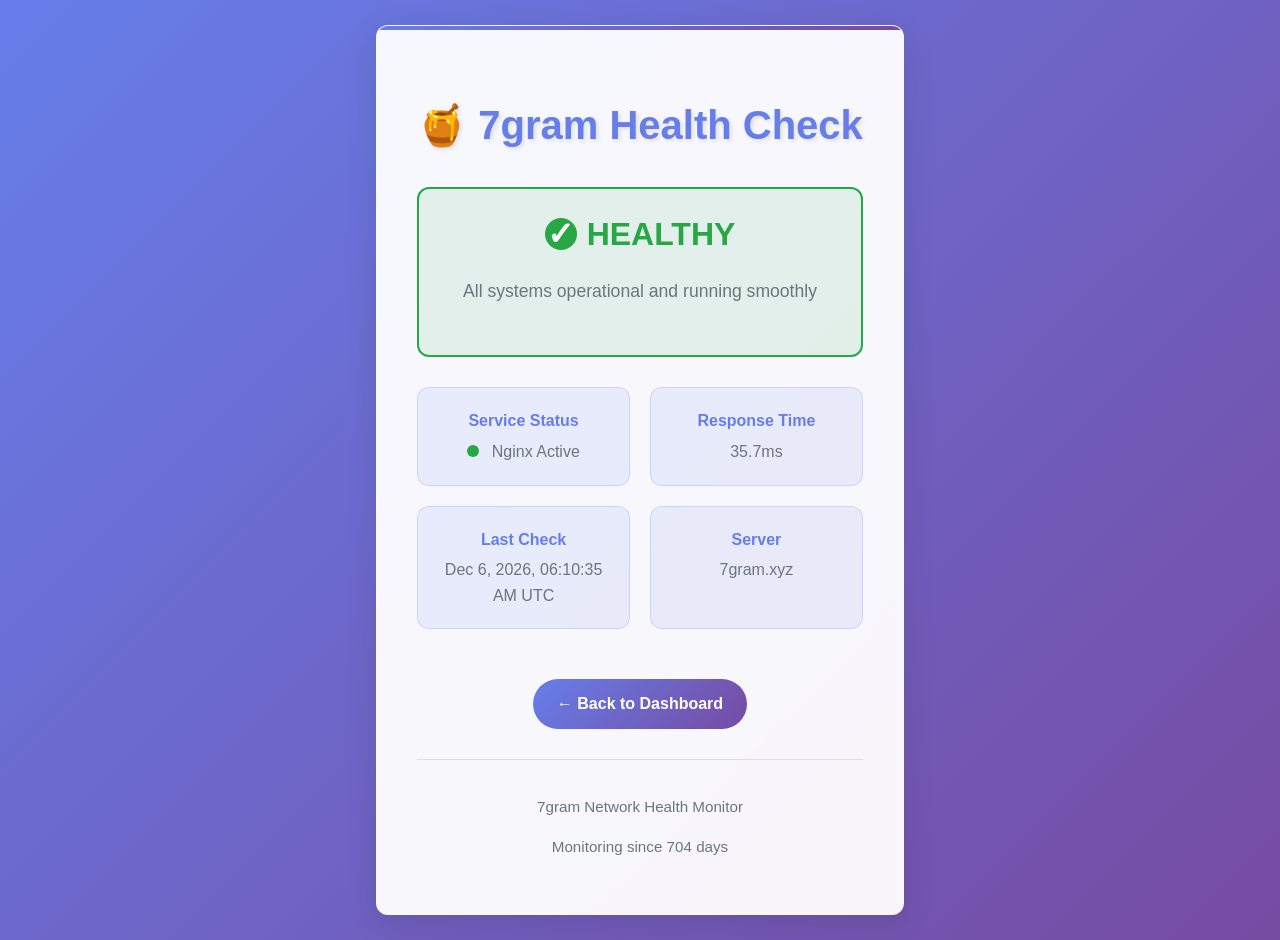
==== config/nginx/html/health/index.html @ be28494b "first commit" ====
<!DOCTYPE html>
<html lang="en">
<head>
    <meta charset="UTF-8">
    <meta name="viewport" content="width=device-width, initial-scale=1.0">
    <title>7gram - Health Check</title>
    <style>
        :root {
            --primary-color: #667eea;
            --secondary-color: #764ba2;
            --accent-color: #ff006e;
            --success-color: #28a745;
            --background-color: #f8f9fa;
            --card-color: #ffffff;
            --text-color: #212529;
            --border-radius: 12px;
            --box-shadow: 0 8px 32px rgba(0, 0, 0, 0.1);
        }

        body {
            font-family: -apple-system, BlinkMacSystemFont, 'Segoe UI', Roboto, sans-serif;
            background: linear-gradient(135deg, var(--primary-color) 0%, var(--secondary-color) 100%);
            color: var(--text-color);
            margin: 0;
            padding: 20px;
            line-height: 1.6;
            text-align: center;
            display: flex;
            flex-direction: column;
            justify-content: center;
            min-height: 100vh;
        }

        .container {
            max-width: 600px;
            margin: 0 auto;
            background: rgba(255, 255, 255, 0.95);
            border-radius: var(--border-radius);
            box-shadow: var(--box-shadow);
            backdrop-filter: blur(10px);
            border: 1px solid rgba(255, 255, 255, 0.2);
            padding: 40px;
            position: relative;
            overflow: hidden;
        }

        .container::before {
            content: '';
            position: absolute;
            top: 0;
            left: 0;
            right: 0;
            height: 4px;
            background: linear-gradient(90deg, var(--primary-color), var(--secondary-color));
        }

        h1 {
            color: var(--primary-color);
            margin-bottom: 30px;
            font-size: 2.5rem;
            font-weight: 700;
            text-shadow: 2px 2px 4px rgba(0, 0, 0, 0.1);
        }

        .status-container {
            margin: 30px 0;
            padding: 20px;
            background: rgba(40, 167, 69, 0.1);
            border-radius: var(--border-radius);
            border: 2px solid var(--success-color);
        }

        .status {
            font-size: 2rem;
            color: var(--success-color);
            font-weight: bold;
            margin-bottom: 10px;
            display: flex;
            align-items: center;
            justify-content: center;
            gap: 10px;
        }

        .status-icon {
            width: 32px;
            height: 32px;
            background: var(--success-color);
            border-radius: 50%;
            display: inline-flex;
            align-items: center;
            justify-content: center;
            color: white;
            font-weight: bold;
        }

        .details {
            color: #6c757d;
            margin-bottom: 30px;
            font-size: 1.1rem;
        }

        .info-grid {
            display: grid;
            grid-template-columns: repeat(auto-fit, minmax(200px, 1fr));
            gap: 20px;
            margin: 30px 0;
        }

        .info-item {
            background: rgba(102, 126, 234, 0.1);
            padding: 20px;
            border-radius: var(--border-radius);
            border: 1px solid rgba(102, 126, 234, 0.2);
        }

        .info-label {
            font-weight: 600;
            color: var(--primary-color);
            margin-bottom: 5px;
        }

        .info-value {
            color: #6c757d;
        }

        .uptime-indicator {
            display: inline-block;
            width: 12px;
            height: 12px;
            background: var(--success-color);
            border-radius: 50%;
            margin-right: 8px;
            animation: pulse 2s infinite;
        }

        @keyframes pulse {
            0% { opacity: 1; }
            50% { opacity: 0.5; }
            100% { opacity: 1; }
        }

        footer {
            margin-top: 30px;
            color: #6c757d;
            font-size: 0.95rem;
            border-top: 1px solid rgba(0, 0, 0, 0.1);
            padding-top: 20px;
        }

        .back-link {
            display: inline-block;
            margin-top: 20px;
            padding: 12px 24px;
            background: linear-gradient(135deg, var(--primary-color), var(--secondary-color));
            color: white;
            text-decoration: none;
            border-radius: 50px;
            font-weight: 600;
            transition: all 0.3s ease;
        }

        .back-link:hover {
            transform: translateY(-2px);
            box-shadow: 0 8px 20px rgba(102, 126, 234, 0.4);
        }

        @media (max-width: 768px) {
            .container {
                padding: 30px 20px;
            }
            
            h1 {
                font-size: 2rem;
            }
            
            .status {
                font-size: 1.5rem;
            }
            
            .info-grid {
                grid-template-columns: 1fr;
            }
        }
    </style>
</head>
<body>
    <div class="container">
        <h1>🍯 7gram Health Check</h1>
        
        <div class="status-container">
            <div class="status">
                <span class="status-icon">✓</span>
                <span>HEALTHY</span>
            </div>
            <p class="details">All systems operational and running smoothly</p>
        </div>

        <div class="info-grid">
            <div class="info-item">
                <div class="info-label">Service Status</div>
                <div class="info-value">
                    <span class="uptime-indicator"></span>
                    Nginx Active
                </div>
            </div>
            <div class="info-item">
                <div class="info-label">Response Time</div>
                <div class="info-value" id="response-time">< 1ms</div>
            </div>
            <div class="info-item">
                <div class="info-label">Last Check</div>
                <div class="info-value" id="timestamp">Loading...</div>
            </div>
            <div class="info-item">
                <div class="info-label">Server</div>
                <div class="info-value">7gram.xyz</div>
            </div>
        </div>

        <a href="/" class="back-link">← Back to Dashboard</a>

        <footer>
            <p>7gram Network Health Monitor</p>
            <p>Monitoring since <span id="uptime"></span></p>
        </footer>
    </div>

    <script>
        /* Set human-readable timestamps */
        function updateTimestamp() {
            const now = new Date();
            const options = { 
                year: 'numeric', 
                month: 'short', 
                day: 'numeric', 
                hour: '2-digit', 
                minute: '2-digit', 
                second: '2-digit',
                timeZoneName: 'short'
            };
            
            document.getElementById('timestamp').textContent = now.toLocaleDateString('en-US', options);
        }

        /* Calculate uptime display */
        function updateUptime() {
            const startDate = new Date('2025-01-01'); // Adjust this to your actual start date
            const now = new Date();
            const diffTime = Math.abs(now - startDate);
            const diffDays = Math.floor(diffTime / (1000 * 60 * 60 * 24));
            
            document.getElementById('uptime').textContent = `${diffDays} days`;
        }

        /* Simulate response time measurement */
        function measureResponseTime() {
            const start = performance.now();
            // Simulate a quick operation
            setTimeout(() => {
                const responseTime = (performance.now() - start).toFixed(1);
                document.getElementById('response-time').textContent = `${responseTime}ms`;
            }, Math.random() * 10); // Random delay up to 10ms
        }

        /* Initialize everything when page loads */
        document.addEventListener('DOMContentLoaded', function() {
            updateTimestamp();
            updateUptime();
            measureResponseTime();
            
            /* Update timestamp every 30 seconds */
            setInterval(updateTimestamp, 30000);
        });
    </script>
</body>
</html>
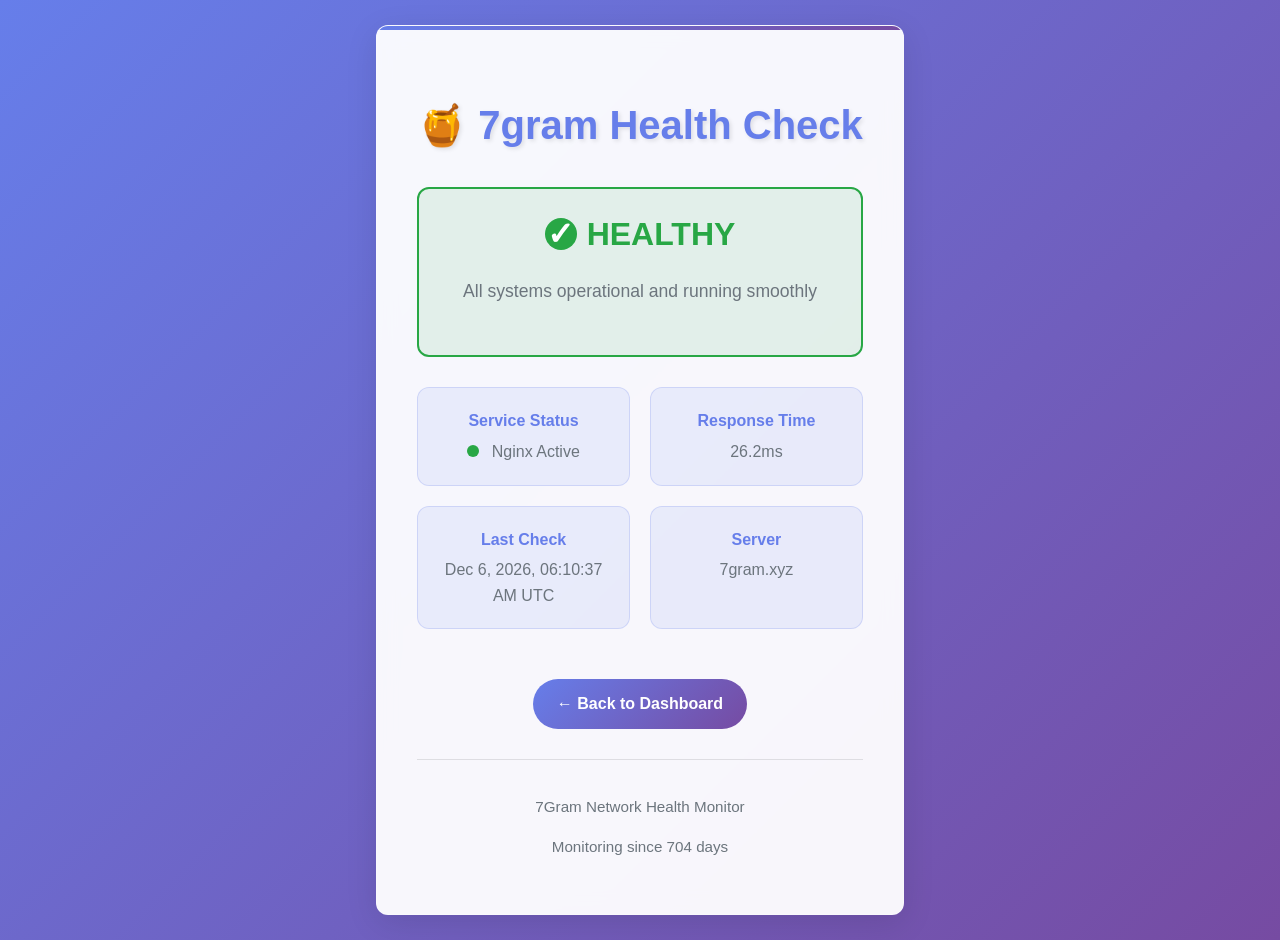
==== commit 75363db6: "feat(theme-manager): Implement a comprehensive theme management system with enhanced loading, error " ====
--- a/config/nginx/html/health/index.html
+++ b/config/nginx/html/health/index.html
@@ -220,7 +220,7 @@
         <a href="/" class="back-link">← Back to Dashboard</a>
 
         <footer>
-            <p>7gram Network Health Monitor</p>
+            <p>7Gram Network Health Monitor</p>
             <p>Monitoring since <span id="uptime"></span></p>
         </footer>
     </div>
